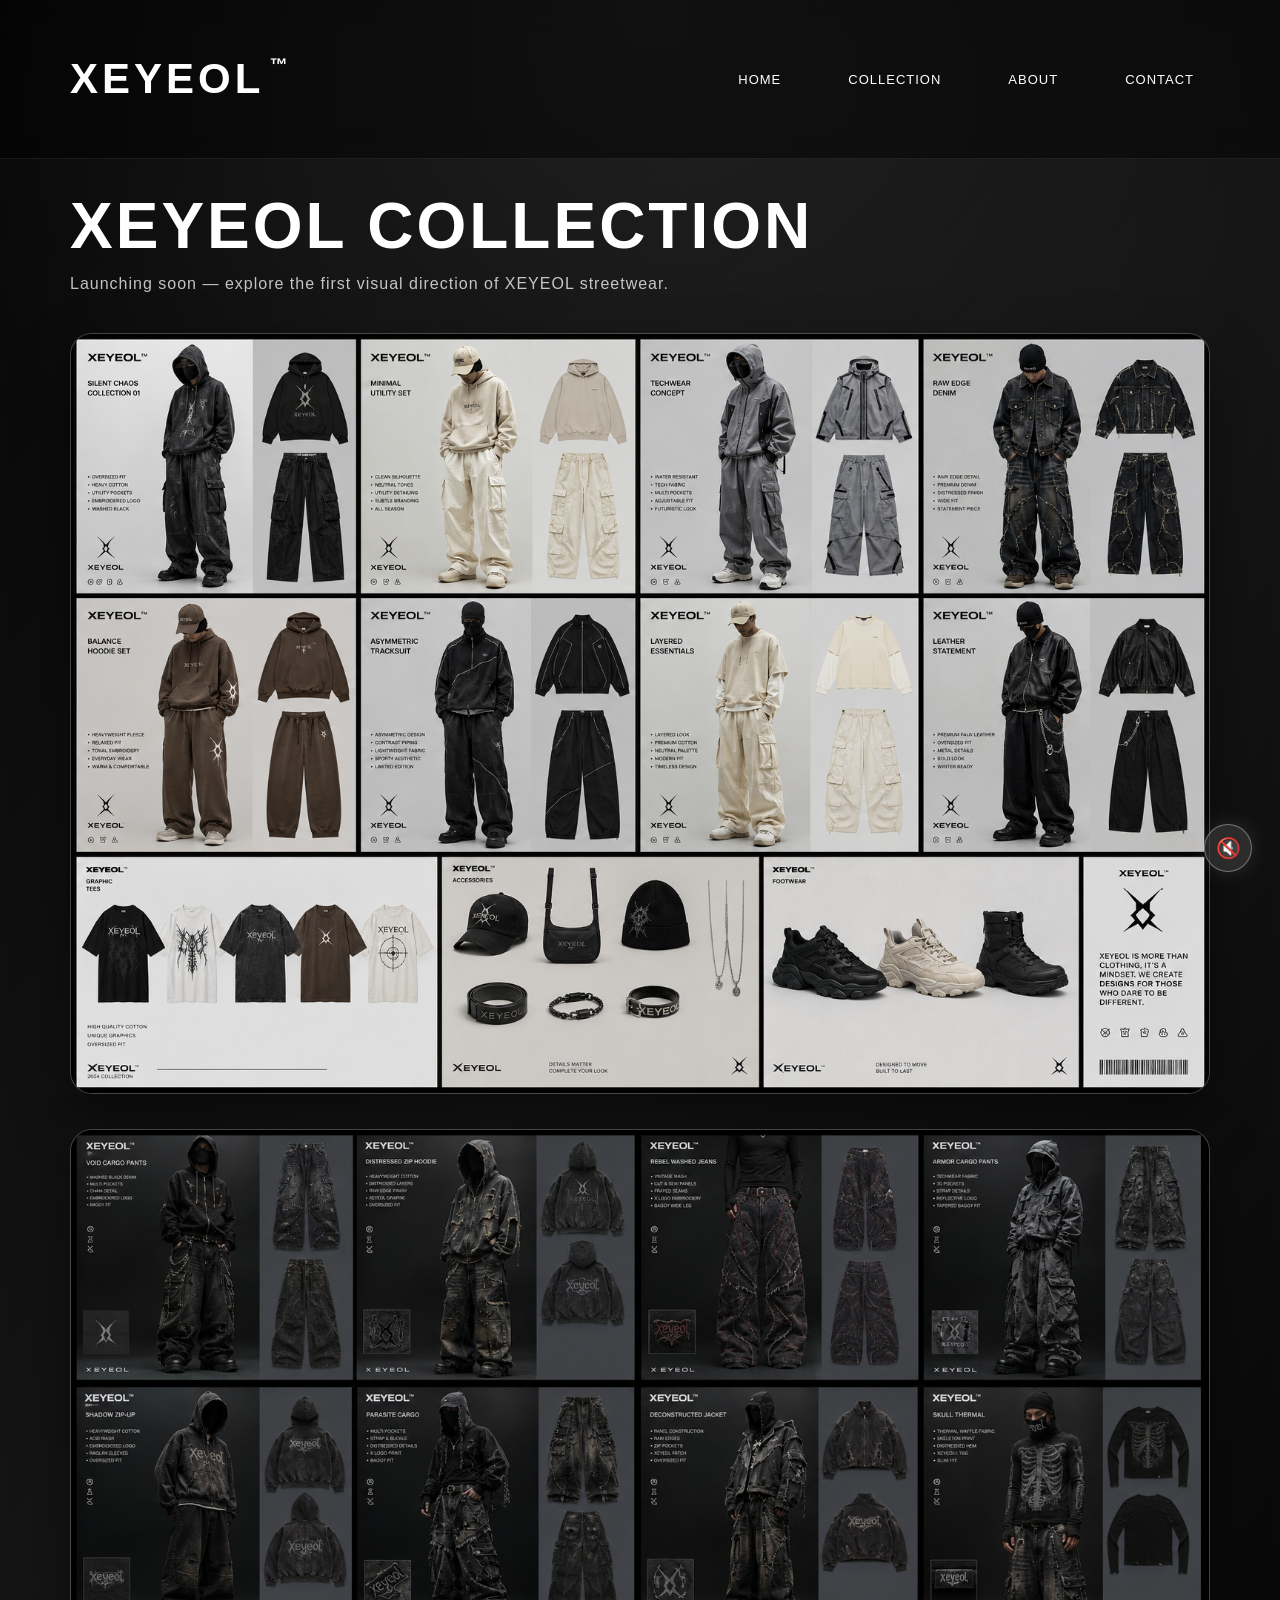
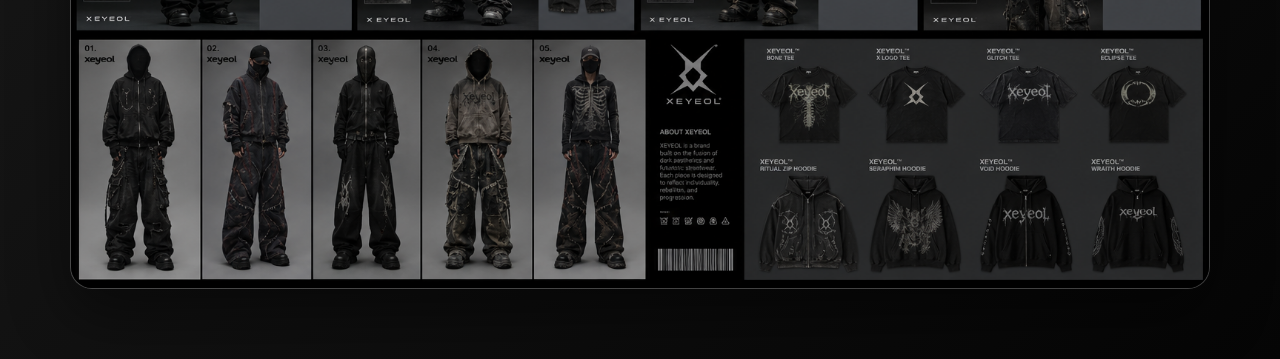
==== collection.html @ cb20e1d9 "new link added" ====
<!DOCTYPE html>
<html lang="en">
<head>
    <meta charset="UTF-8">

    <meta name="viewport" content="width=device-width, initial-scale=1.0">

    <title>XEYEOL Collection</title>

    <link rel="stylesheet" href="clothingStyle.css">
</head>

<body>

    <!-- COLLECTION PAGE -->
    <section class="collection-page">

        <header class="navbar collection-navbar">

            <a href="index.html" class="logo">
                XEYEOL<span>™</span>
            </a>

            <nav class="nav-links">
                <a href="index.html">HOME</a>
                <a href="collection.html">COLLECTION</a>
                <a href="#" id="aboutButton">ABOUT</a>
                <a href="#">CONTACT</a>
            </nav>

        </header>

        <div class="collection-content">

            <div class="collection-title-box">
                <h1>XEYEOL COLLECTION</h1>
                <p>Launching soon — explore the first visual direction of XEYEOL streetwear.</p>
            </div>

            <div class="product-gallery">

                <div class="product-card">
                    <img src="collection1.png" alt="XEYEOL product collection one">
                </div>

                <div class="product-card">
                    <img src="collection2.png" alt="XEYEOL product collection two">
                </div>

            </div>

        </div>

    </section>


    <!-- ABOUT POP OUT BOX -->
    <div class="about-overlay" id="aboutOverlay">

        <div class="about-box">

            <button class="close-button" id="closeAbout">×</button>

            <h2>ABOUT XEYEOL</h2>

            <p>
                XEYEOL is more than a streetwear clothing brand — it is a statement of identity,
                confidence, and modern culture. Built for those who move with ambition and express
                themselves without limits, XEYEOL blends clean design, bold energy, and urban style
                into every piece.
            </p>

            <p>
                Our brand represents the people who are not afraid to stand out, chase their vision,
                and create their own path. Each design is made to feel effortless yet powerful,
                giving you a look that speaks before you do. XEYEOL is for the dreamers, the creators,
                and the ones who turn everyday style into a reflection of who they are.
            </p>

        </div>

    </div>


    <!-- BACKGROUND MUSIC -->
    <audio id="backgroundMusic" loop>
        <source src="music.mp3" type="audio/mpeg">
    </audio>

    <!-- MUTE / UNMUTE BUTTON -->
    <button id="musicButton" class="music-button">🔇</button>


    <script src="clothingScript.js"></script>

</body>
</html>
---- clothingStyle.css ----
* {
    margin: 0;
    padding: 0;
    box-sizing: border-box;
}

body {
    font-family: Arial, Helvetica, sans-serif;
    background-color: #000;
    color: white;
}

.page-section {
    display: none;
}

.active-page {
    display: block;
}

/* HOME PAGE */
.hero {
    width: 100%;
    min-height: 100vh;

    background-image:
        linear-gradient(
            rgba(0, 0, 0, 0.35),
            rgba(0, 0, 0, 0.55)
        ),
        url("background.png");

    background-size: cover;
    background-position: center;
    background-repeat: no-repeat;

    position: relative;
    overflow: hidden;
}

/* NAVIGATION BAR */
.navbar {
    width: 100%;
    padding: 55px 70px;

    display: flex;
    justify-content: space-between;
    align-items: center;

    position: relative;
    z-index: 5;
}

/* BRAND LOGO */
.logo {
    color: white;
    text-decoration: none;

    font-size: 42px;
    font-weight: 900;
    letter-spacing: 4px;

    transition: all 0.3s ease;
}

.logo span {
    font-size: 18px;
    vertical-align: top;
    margin-left: 5px;
}

.logo:hover {
    transform: scale(1.04);
    text-shadow: 0 0 20px rgba(255, 255, 255, 0.55);
}

/* TOP BUTTONS */
.nav-links {
    display: flex;
    gap: 35px;
    align-items: center;
}

.nav-links a {
    color: white;
    text-decoration: none;

    font-size: 13px;
    letter-spacing: 1px;

    padding: 10px 16px;
    border-radius: 25px;

    transition: all 0.3s ease;
}

.nav-links a:hover {
    background-color: white;
    color: black;

    transform: translateY(-3px);

    box-shadow: 0 0 18px rgba(255, 255, 255, 0.45);
}

/* HOME CONTENT */
.content {
    min-height: 60vh;

    display: flex;
    align-items: center;

    padding-left: 70px;

    position: relative;
    z-index: 2;
}

.left-content {
    margin-top: 60px;
}

.left-content h1 {
    font-size: 88px;
    line-height: 0.9;

    font-weight: 900;
    letter-spacing: 3px;

    font-family: Impact, Haettenschweiler, "Arial Narrow Bold", sans-serif;
}

.subtitle {
    margin-top: 20px;

    font-size: 27px;
    letter-spacing: 1px;

    color: #f1f1f1;
}

/* EMAIL SECTION */
.notify-box {
    margin-top: 105px;
    width: 350px;
}

.notify-box p {
    font-size: 13px;
    letter-spacing: 1px;

    margin-bottom: 20px;
}

form {
    display: flex;
    align-items: center;

    border-bottom: 1px solid rgba(255, 255, 255, 0.8);
}

input {
    flex: 1;

    background: transparent;
    border: none;
    outline: none;

    color: white;

    padding: 10px 0;

    font-size: 14px;
    letter-spacing: 1px;
}

input::placeholder {
    color: rgba(255, 255, 255, 0.7);
}

/* EMAIL ARROW BUTTON */
.arrow-button {
    background: transparent;
    border: none;

    color: white;

    font-size: 28px;

    cursor: pointer;

    padding: 6px 12px;
    border-radius: 50%;

    transition: all 0.3s ease;
}

.arrow-button:hover {
    background-color: white;
    color: black;

    transform: translateX(6px) scale(1.1);

    box-shadow: 0 0 18px rgba(255, 255, 255, 0.45);
}

#message {
    display: block;

    margin-top: 12px;

    font-size: 13px;

    color: white;
}

/* FOOTER */
.footer {
    width: 100%;

    position: absolute;
    bottom: 0;
    left: 0;

    padding: 0 70px 35px;

    display: flex;
    justify-content: flex-start;
    align-items: center;

    z-index: 2;
}

.footer p {
    font-size: 12px;
    letter-spacing: 0.5px;
}

/* COLLECTION PAGE */
.collection-page {
    width: 100%;
    min-height: 100vh;

    background:
        radial-gradient(circle at top, rgba(255, 255, 255, 0.08), transparent 35%),
        linear-gradient(135deg, #070707, #151515, #050505);

    color: white;
}

.collection-navbar {
    position: sticky;
    top: 0;

    background: rgba(0, 0, 0, 0.45);

    backdrop-filter: blur(14px);
    -webkit-backdrop-filter: blur(14px);

    border-bottom: 1px solid rgba(255, 255, 255, 0.08);
}

.collection-content {
    padding: 30px 70px 70px;
}

.collection-title-box {
    margin-bottom: 40px;
}

.collection-title-box h1 {
    font-size: 64px;
    letter-spacing: 3px;

    font-family: Impact, Haettenschweiler, "Arial Narrow Bold", sans-serif;
}

.collection-title-box p {
    margin-top: 12px;

    color: rgba(255, 255, 255, 0.75);

    font-size: 16px;
    letter-spacing: 1px;
}

.product-gallery {
    display: flex;
    flex-direction: column;
    gap: 35px;
}

.product-card {
    width: 100%;

    overflow: hidden;

    border-radius: 22px;

    background: rgba(255, 255, 255, 0.08);

    border: 1px solid rgba(255, 255, 255, 0.16);

    box-shadow: 0 25px 60px rgba(0, 0, 0, 0.45);

    transition: all 0.4s ease;
}

.product-card:hover {
    transform: translateY(-8px);

    box-shadow: 0 35px 80px rgba(255, 255, 255, 0.12);
}

.product-card img {
    width: 100%;
    display: block;

    transition: all 0.5s ease;
}

.product-card:hover img {
    transform: scale(1.02);
}

/* ABOUT POP OUT */
.about-overlay {
    width: 100%;
    height: 100vh;

    position: fixed;
    top: 0;
    left: 0;

    background: rgba(0, 0, 0, 0.45);

    display: flex;
    justify-content: center;
    align-items: center;

    opacity: 0;
    visibility: hidden;

    transition: all 0.4s ease;

    z-index: 20;
}

.about-overlay.active {
    opacity: 1;
    visibility: visible;
}

.about-box {
    width: 650px;
    max-width: 90%;

    padding: 45px;

    background: rgba(255, 255, 255, 0.12);

    border: 1px solid rgba(255, 255, 255, 0.35);
    border-radius: 25px;

    backdrop-filter: blur(14px);
    -webkit-backdrop-filter: blur(14px);

    box-shadow: 0 0 40px rgba(255, 255, 255, 0.15);

    transform: scale(0.75) translateY(40px);
    opacity: 0;

    transition: all 0.4s ease;

    position: relative;
}

.about-overlay.active .about-box {
    transform: scale(1) translateY(0);
    opacity: 1;
}

.about-box h2 {
    font-size: 32px;
    letter-spacing: 2px;

    margin-bottom: 25px;

    font-family: Impact, Haettenschweiler, "Arial Narrow Bold", sans-serif;
}

.about-box p {
    font-size: 15px;
    line-height: 1.8;

    color: rgba(255, 255, 255, 0.9);

    margin-bottom: 18px;
}

.close-button {
    position: absolute;
    top: 20px;
    right: 25px;

    background: transparent;
    border: none;

    color: white;

    font-size: 32px;
    cursor: pointer;

    transition: all 0.3s ease;
}

.close-button:hover {
    color: black;
    background-color: white;

    width: 40px;
    height: 40px;

    border-radius: 50%;

    transform: rotate(90deg);
}

/* MUSIC BUTTON */
.music-button {
    position: fixed;
    bottom: 28px;
    right: 28px;

    width: 48px;
    height: 48px;

    border: 1px solid rgba(255, 255, 255, 0.35);
    border-radius: 50%;

    background: rgba(255, 255, 255, 0.12);
    color: white;

    font-size: 20px;
    cursor: pointer;

    backdrop-filter: blur(12px);
    -webkit-backdrop-filter: blur(12px);

    box-shadow: 0 0 22px rgba(255, 255, 255, 0.12);

    z-index: 100;

    transition: all 0.3s ease;
}

.music-button:hover {
    background: white;
    color: black;

    transform: scale(1.1);

    box-shadow: 0 0 25px rgba(255, 255, 255, 0.45);
}

/* TABLET SCREEN */
@media screen and (max-width: 1024px) {

    .navbar {
        padding: 35px 40px;
    }

    .logo {
        font-size: 34px;
    }

    .nav-links {
        gap: 20px;
    }

    .nav-links a {
        padding: 9px 13px;
    }

    .content {
        padding-left: 40px;
    }

    .left-content h1 {
        font-size: 65px;
    }

    .subtitle {
        font-size: 22px;
    }

    .footer {
        padding: 0 40px 30px;
    }

    .collection-content {
        padding: 30px 40px 60px;
    }

    .collection-title-box h1 {
        font-size: 48px;
    }
}

/* MOBILE SCREEN */
@media screen and (max-width: 768px) {

    .hero {
        background-position: center;
    }

    .navbar {
        padding: 30px 25px;

        flex-direction: column;
        align-items: flex-start;

        gap: 25px;
    }

    .logo {
        font-size: 30px;
    }

    .nav-links {
        gap: 15px;
        flex-wrap: wrap;
    }

    .nav-links a {
        font-size: 12px;
        padding: 8px 12px;
    }

    .content {
        padding: 40px 25px;
        align-items: flex-start;
    }

    .left-content {
        margin-top: 60px;
    }

    .left-content h1 {
        font-size: 48px;
    }

    .subtitle {
        font-size: 18px;
    }

    .notify-box {
        margin-top: 70px;

        width: 100%;
        max-width: 330px;
    }

    .footer {
        position: absolute;

        padding: 0 25px 25px;
    }

    .footer p {
        font-size: 11px;
    }

    .collection-content {
        padding: 25px 20px 50px;
    }

    .collection-title-box h1 {
        font-size: 38px;
    }

    .collection-title-box p {
        font-size: 14px;
    }

    .product-card {
        border-radius: 14px;
    }

    .about-box {
        padding: 35px 25px;
    }

    .about-box h2 {
        font-size: 26px;
    }

    .about-box p {
        font-size: 14px;
        line-height: 1.7;
    }

    .music-button {
        bottom: 20px;
        right: 20px;

        width: 44px;
        height: 44px;

        font-size: 18px;
    }
}
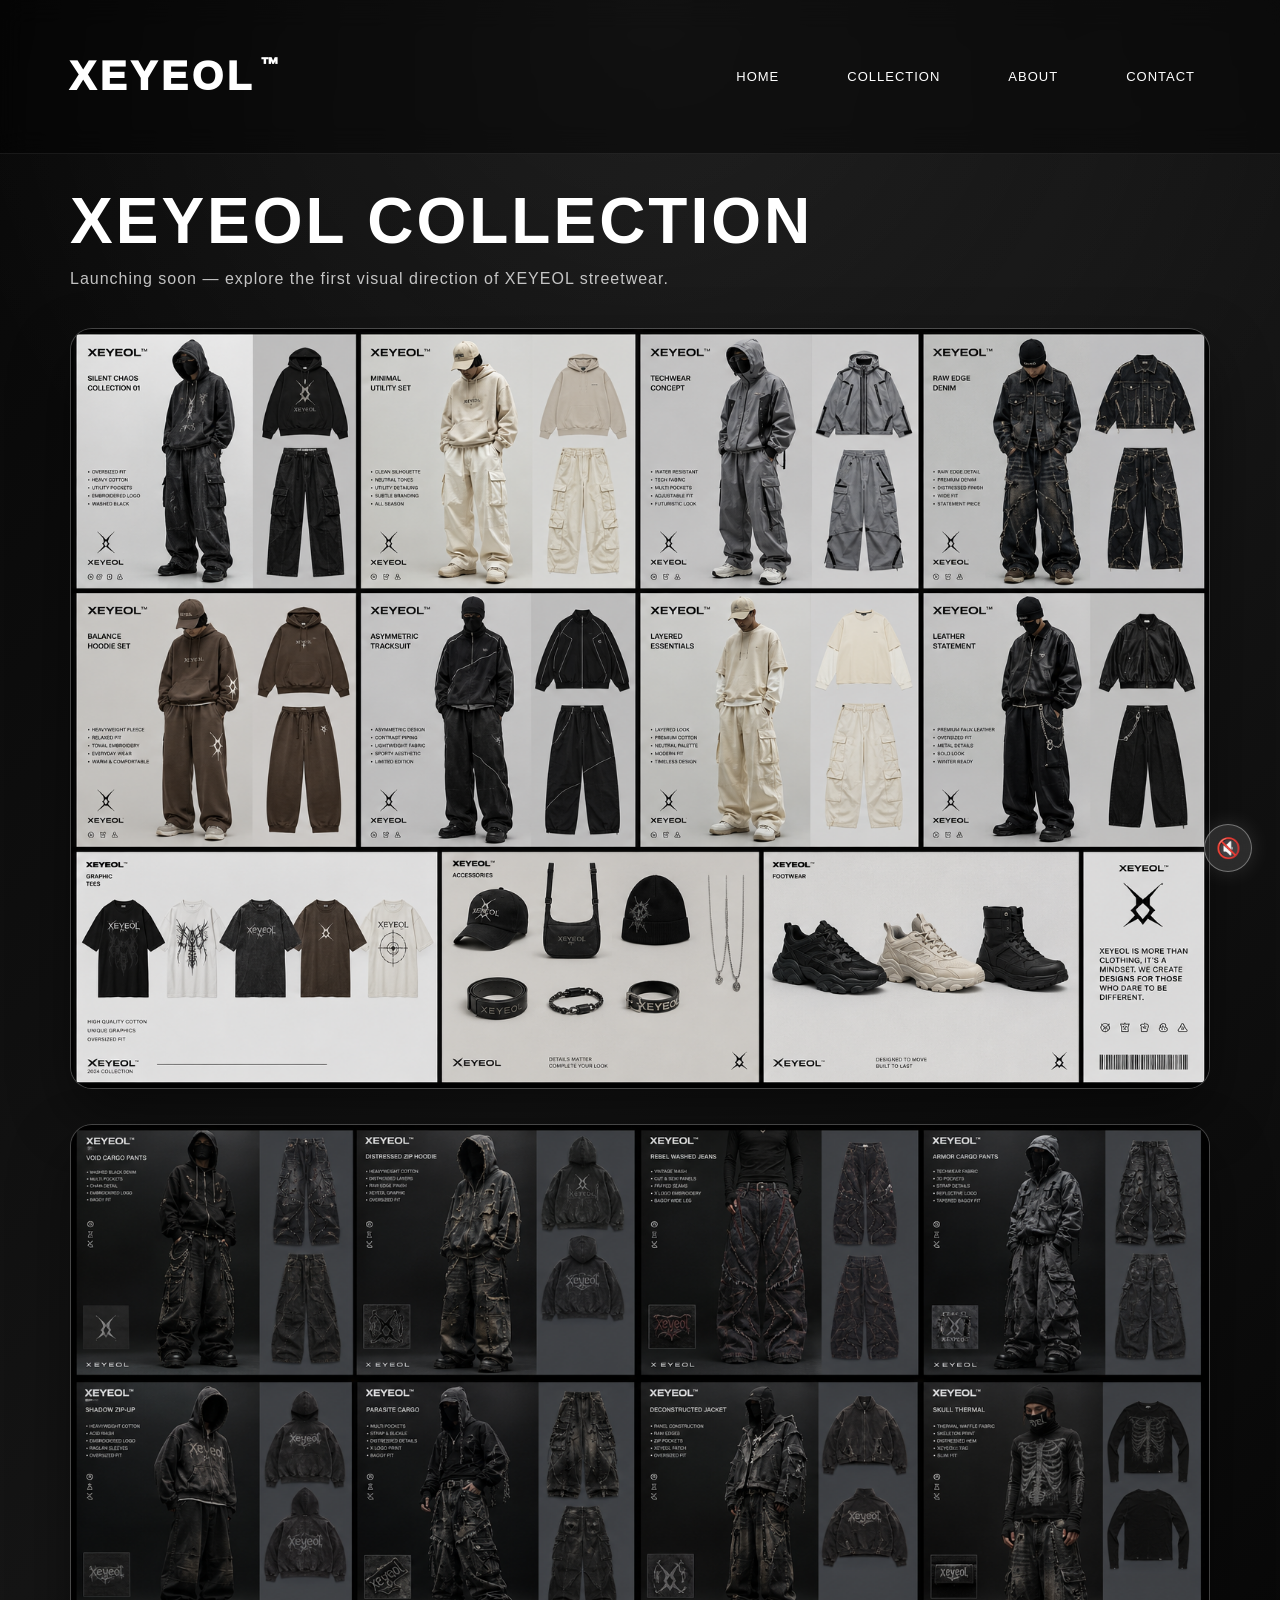
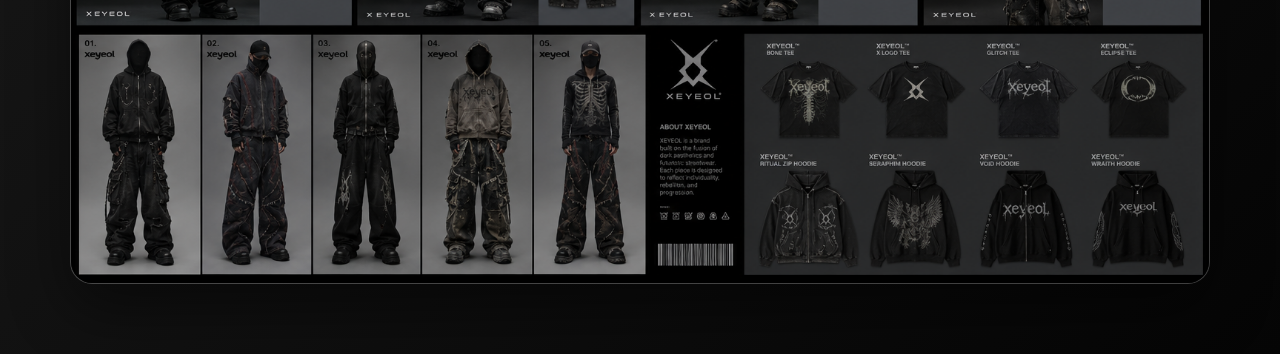
==== commit 1aac6677: "updated" ====
--- a/collection.html
+++ b/collection.html
@@ -1,13 +1,13 @@
 <!DOCTYPE html>
 <html lang="en">
 <head>
-    <meta charset="UTF-8">
+    <meta charset="UTF-8"><!--allows the elements to display correctly-->
 
-    <meta name="viewport" content="width=device-width, initial-scale=1.0">
+    <meta name="viewport" content="width=device-width, initial-scale=1.0"><!--makes the page responsive in any device-->
 
     <title>XEYEOL Collection</title>
 
-    <link rel="stylesheet" href="clothingStyle.css">
+    <link rel="stylesheet" href="clothingStyle.css"><!--helps link the external CSS file-->
 </head>
 
 <body>
@@ -25,7 +25,7 @@
                 <a href="index.html">HOME</a>
                 <a href="collection.html">COLLECTION</a>
                 <a href="#" id="aboutButton">ABOUT</a>
-                <a href="#">CONTACT</a>
+                <a href="#" id="contactButton">CONTACT</a>
             </nav>
 
         </header>
@@ -39,12 +39,12 @@
 
             <div class="product-gallery">
 
-                <div class="product-card">
-                    <img src="collection1.png" alt="XEYEOL product collection one">
+                <div class="product-card"><!--card to store the first collection image-->
+                    <img src="collection1.png" alt="XEYEOL product collection one"><!--shows first collection image-->
                 </div>
 
-                <div class="product-card">
-                    <img src="collection2.png" alt="XEYEOL product collection two">
+                <div class="product-card"><!--card to store the second collection image-->
+                    <img src="collection2.png" alt="XEYEOL product collection two"><!--shows the second collection image-->
                 </div>
 
             </div>
@@ -82,13 +82,37 @@
     </div>
 
 
+    <!-- CONTACT POP OUT BOX -->
+    <div class="contact-overlay" id="contactOverlay">
+
+        <div class="contact-box">
+
+            <button class="close-button" id="closeContact">×</button>
+
+            <h2>CONTACT XEYEOL</h2>
+
+            <p>
+                For brand enquiries, collaborations, collection updates, or launch information,
+                please contact XEYEOL through the email below.
+            </p>
+
+            <a href="mailto:xeyeol2026@gmail.com" class="contact-email">
+                xeyeol2026@gmail.com
+            </a>
+
+        </div>
+
+    </div>
+
+
     <!-- BACKGROUND MUSIC -->
     <audio id="backgroundMusic" loop>
         <source src="music.mp3" type="audio/mpeg">
+        Your browser does not support the audio element.
     </audio>
 
-    <!-- MUTE / UNMUTE BUTTON -->
-    <button id="musicButton" class="music-button">🔇</button>
+    <!-- MUSIC BUTTON -->
+    <button id="musicButton" class="music-button" type="button">🔇</button>
 
 
     <script src="clothingScript.js"></script>
--- a/clothingStyle.css
+++ b/clothingStyle.css
@@ -1,396 +1,394 @@
+/* every elements in the page selected */
 * {
-    margin: 0;
-    padding: 0;
-    box-sizing: border-box;
-}
-
-body {
-    font-family: Arial, Helvetica, sans-serif;
-    background-color: #000;
-    color: white;
-}
-
-.page-section {
-    display: none;
-}
-
-.active-page {
-    display: block;
-}
-
-/* HOME PAGE */
+    margin: 0;/* default outer spacing is removed */
+    padding: 0;/* defauly inner spacing is removed */
+    box-sizing: border-box;/* padding and border included inside element sizev */
+}
+
+body {/* helps style the whole page body */
+    font-family: Arial, Helvetica, sans-serif;/* main font */
+    background-color: #000;/* background set to black */
+    color: white;/* default text colour as white  */
+}
+
+/* Home page */
 .hero {
-    width: 100%;
-    min-height: 100vh;
-
-    background-image:
-        linear-gradient(
-            rgba(0, 0, 0, 0.35),
-            rgba(0, 0, 0, 0.55)
+    width: 100%;/* full width of the section */
+    min-height: 100vh;/* full screen height */
+
+    background-image:/* background layer added */
+        linear-gradient(/* dark overlay */
+            rgba(0, 0, 0, 0.35),/* top overlay colour */
+            rgba(0, 0, 0, 0.55)/* bottom overlay colour */
         ),
-        url("background.png");
-
-    background-size: cover;
-    background-position: center;
-    background-repeat: no-repeat;
-
-    position: relative;
-    overflow: hidden;
-}
-
-/* NAVIGATION BAR */
+        url("background.png");/* adds the background image */
+
+    background-size: cover;/* screen covered by the image */
+    background-position: center;/* background image centered */
+    background-repeat: no-repeat;/* image repeating stopped */
+
+    position: relative;/* absolute elements allowed inside */
+    overflow: hidden;/* hides anything outside section */
+}
+
+/* Navigation bar */
 .navbar {
-    width: 100%;
-    padding: 55px 70px;
-
-    display: flex;
-    justify-content: space-between;
-    align-items: center;
-
-    position: relative;
-    z-index: 5;
-}
-
-/* BRAND LOGO */
+    width: 100%;/* navigation bar full width */
+    padding: 54px 69px;/* adds spacing inside the navigation bar */
+
+    display: flex;/* flexbox layout used */
+    justify-content: space-between;/* puts the logo to the left and the menu to the right side */
+    align-items: center;/* items are centered vertically */
+
+    position: relative;/* keeps navigation bar layered properly */
+    z-index: 5;/* navigation bar placed above the background */
+}
+
+/* Brand logo */
 .logo {
     color: white;
-    text-decoration: none;
-
-    font-size: 42px;
-    font-weight: 900;
+    text-decoration: none;/* removed the underline */
+
+    font-size: 40px;
+    font-weight: 950;/*makes the logo bold */
     letter-spacing: 4px;
 
-    transition: all 0.3s ease;
-}
-
-.logo span {
-    font-size: 18px;
-    vertical-align: top;
-    margin-left: 5px;
-}
-
-.logo:hover {
-    transform: scale(1.04);
-    text-shadow: 0 0 20px rgba(255, 255, 255, 0.55);
+    transition: all 0.4s ease;/* smooth over animation */
+}
+
+.logo span {/* trade mark symbol */
+    font-size: 19px;
+    vertical-align: top;/* moves it to the top */
+    margin-left: 5px;/* adds space beside logo */
+}
+
+.logo:hover {/* adds the hover effect to the logo */
+    transform: scale(1.04);/* makes the logo big by a little */
+    text-shadow: 0 0 25px rgba(236, 173, 173, 0.55);/* adds the glowy effect */
 }
 
 /* TOP BUTTONS */
 .nav-links {
-    display: flex;
-    gap: 35px;
-    align-items: center;
+    display: flex;/* places the links in a row */
+    gap: 36px;/* adds space between links */
+    align-items: center;/* vertically centers links */
 }
 
 .nav-links a {
     color: white;
-    text-decoration: none;
+    text-decoration: none;/* removes underline */
 
     font-size: 13px;
     letter-spacing: 1px;
 
-    padding: 10px 16px;
-    border-radius: 25px;
-
-    transition: all 0.3s ease;
-}
-
-.nav-links a:hover {
+    padding: 10px 16px;/* adds clickable space */
+    border-radius: 25px;/* makes the button shape round */
+
+    transition: all 0.3s ease;/* hover effect smooth */
+}
+
+.nav-links a:hover {/* menu link hover  */
     background-color: white;
     color: black;
 
-    transform: translateY(-3px);
-
-    box-shadow: 0 0 18px rgba(255, 255, 255, 0.45);
-}
-
-/* HOME CONTENT */
-.content {
-    min-height: 60vh;
-
-    display: flex;
-    align-items: center;
-
-    padding-left: 70px;
-
-    position: relative;
-    z-index: 2;
-}
-
-.left-content {
-    margin-top: 60px;
-}
-
-.left-content h1 {
-    font-size: 88px;
+    transform: translateY(-3px);/* moves link slightly upward */
+
+    box-shadow: 0 0 18px rgba(255, 255, 255, 0.45);/* glow shadow effect added */
+}
+
+/* Home content */
+.content {/* for styling homepage content area */
+    min-height: 60vh;/* gives content height */
+
+    display: flex;/* flexbox used */
+    align-items: center;/* centers the content vertically */
+
+    padding-left: 70px;/* moves content from left edge */
+
+    position: relative;/* keeps content above the background */
+    z-index: 2;/* places content above the background */
+}
+
+.left-content {/* styles left side texts  */
+    margin-top: 60px;/* adds top spacing  */
+}
+
+.left-content h1 {/* styles the main heading */
+    font-size: 87px;/* makes heading large */
     line-height: 0.9;
 
-    font-weight: 900;
-    letter-spacing: 3px;
+    font-weight: 900;/* makes the heading bold */
+    letter-spacing: 3px;/* addes spacing between letters */
 
     font-family: Impact, Haettenschweiler, "Arial Narrow Bold", sans-serif;
 }
 
-.subtitle {
-    margin-top: 20px;
+.subtitle {/* styles the subtitle texts */
+    margin-top: 20px;/* adds space above the subtitle */
 
     font-size: 27px;
     letter-spacing: 1px;
 
-    color: #f1f1f1;
+    color: #f1f1f1;/* sets the colour as light grey  */
 }
 
 /* EMAIL SECTION */
-.notify-box {
-    margin-top: 105px;
+.notify-box {/* styles email notification box */
+    margin-top: 105px;/*  */
     width: 350px;
 }
 
-.notify-box p {
+.notify-box p {/* styles the notification text */
     font-size: 13px;
     letter-spacing: 1px;
 
-    margin-bottom: 20px;
-}
-
-form {
-    display: flex;
-    align-items: center;
-
-    border-bottom: 1px solid rgba(255, 255, 255, 0.8);
-}
-
-input {
-    flex: 1;
-
-    background: transparent;
-    border: none;
-    outline: none;
-
-    color: white;
-
-    padding: 10px 0;
-
-    font-size: 14px;
-    letter-spacing: 1px;
-}
-
-input::placeholder {
-    color: rgba(255, 255, 255, 0.7);
-}
-
-/* EMAIL ARROW BUTTON */
+    margin-bottom: 20px;/* adds space below the text */
+}
+
+form {/* styles the email form */
+    display: flex;/* input and button are placed in a row */
+    align-items: center;/* vertically centered */
+
+    border-bottom: 1px solid rgba(255, 255, 255, 0.8);/* adds the bottom line */
+}
+
+input {/* styles input field */
+    flex: 1;/* makes input take available space */
+
+    background: transparent;/* removes the input background */
+    border: none;/* removes the border */
+    outline: none;/* removes focus outlines */
+
+    color: white;/* the typed text becomes white */
+
+    padding: 10px 0;/* vertical spacing added */
+
+    font-size: 14px;/* sets input text size */
+    letter-spacing: 1px;/* adds letter spacing */
+}
+
+input::placeholder {/* styles email arrow button */
+    color: rgba(255, 255, 255, 0.7);/* makes placeholder light white  */
+}
+
+/* email arrow button */
 .arrow-button {
-    background: transparent;
-    border: none;
-
-    color: white;
-
-    font-size: 28px;
-
-    cursor: pointer;
-
-    padding: 6px 12px;
-    border-radius: 50%;
-
-    transition: all 0.3s ease;
-}
-
-.arrow-button:hover {
+    background: transparent;/* removes background */
+    border: none;/* removes the border */
+
+    color: white;/* makes arrow white */
+
+    font-size: 28px;/* sets arrow size */
+
+    cursor: pointer;/* shows pointer cursor */
+
+    padding: 6px 12px;/* button spacing added */
+    border-radius: 50%;/* makes button round */
+
+    transition: all 0.3s ease;/* smooth hover effect added */
+}
+
+.arrow-button:hover {/* styles arrow hover */
     background-color: white;
-    color: black;
-
-    transform: translateX(6px) scale(1.1);
-
-    box-shadow: 0 0 18px rgba(255, 255, 255, 0.45);
-}
-
-#message {
-    display: block;
-
-    margin-top: 12px;
-
-    font-size: 13px;
-
-    color: white;
-}
-
-/* FOOTER */
+    color: black;/* makes the arrow black */
+
+    transform: translateX(6px) scale(1.1);/* moves and enlarges the arrow */
+
+    box-shadow: 0 0 18px rgba(255, 255, 255, 0.45);/* adds the glow effect */
+}
+
+#message {/* styles form message */
+    display: block;/* message appear on new line */
+
+    margin-top: 12px;/* adds space above message */
+
+    font-size: 13px;/* message size set */
+
+    color: white;/* message set to white colour */
+}
+
+/* Footer */
 .footer {
-    width: 100%;
-
-    position: absolute;
-    bottom: 0;
-    left: 0;
-
-    padding: 0 70px 35px;
-
-    display: flex;
-    justify-content: flex-start;
-    align-items: center;
-
-    z-index: 2;
-}
-
-.footer p {
+    width: 100%;/* makes full width of a footer */
+
+    position: absolute;/* places footer inside */
+    bottom: 0;/* moves footer to bottom */
+    left: 0;/* aligns footer to left */
+
+    padding: 0 70px 35px;/* adds footer spacing  */
+
+    display: flex;/* uses flexbox */
+    justify-content: flex-start;/* aligns text to the left side */
+    align-items: center;/* centers footer vertically */
+
+    z-index: 2;/* keeps the footer above background */
+}
+
+.footer p {/* styles footer text */
     font-size: 12px;
     letter-spacing: 0.5px;
 }
 
-/* COLLECTION PAGE */
+/* Collection page */
 .collection-page {
     width: 100%;
     min-height: 100vh;
 
     background:
         radial-gradient(circle at top, rgba(255, 255, 255, 0.08), transparent 35%),
-        linear-gradient(135deg, #070707, #151515, #050505);
-
-    color: white;
-}
-
-.collection-navbar {
-    position: sticky;
-    top: 0;
-
-    background: rgba(0, 0, 0, 0.45);
-
-    backdrop-filter: blur(14px);
-    -webkit-backdrop-filter: blur(14px);
-
-    border-bottom: 1px solid rgba(255, 255, 255, 0.08);
-}
-
-.collection-content {
+        linear-gradient(135deg, #070707, #151515, #050505);/* adds the dark gradient */
+
+    color: white;/* sets text colour */
+}
+
+.collection-navbar {/* styles collection page navigation bar */
+    position: sticky;/* keeps navigation at top while scrolling */
+    top: 0;/* sticks the navigation bar to the top */
+
+    background: rgba(0, 0, 0, 0.45);/* adds the transparent black background */
+
+    backdrop-filter: blur(14px);/* add blur effect */
+    -webkit-backdrop-filter: blur(14px);/* safari blur support */
+
+    border-bottom: 1px solid rgba(255, 255, 255, 0.08);/* adds subtle bottom border */
+}
+
+.collection-content {/* styles scollection content area */
     padding: 30px 70px 70px;
 }
 
-.collection-title-box {
+.collection-title-box {/* styles the title box */
     margin-bottom: 40px;
 }
 
-.collection-title-box h1 {
+.collection-title-box h1 {/* styles the collection heading */
     font-size: 64px;
     letter-spacing: 3px;
 
     font-family: Impact, Haettenschweiler, "Arial Narrow Bold", sans-serif;
 }
 
-.collection-title-box p {
-    margin-top: 12px;
-
-    color: rgba(255, 255, 255, 0.75);
+.collection-title-box p {/* styles collection description */
+    margin-top: 12px;/* adds space above the paragraph */
+
+    color: rgba(255, 255, 255, 0.75);/* makes text softer */
 
     font-size: 16px;
     letter-spacing: 1px;
 }
 
-.product-gallery {
+.product-gallery {/* styles the product gallery */
     display: flex;
-    flex-direction: column;
-    gap: 35px;
-}
-
-.product-card {
+    flex-direction: column;/* stacks the products vertically */
+    gap: 35px;/* adds gap between products */
+}
+
+.product-card {/* styles each of the product card */
     width: 100%;
 
-    overflow: hidden;
-
-    border-radius: 22px;
-
-    background: rgba(255, 255, 255, 0.08);
-
-    border: 1px solid rgba(255, 255, 255, 0.16);
-
-    box-shadow: 0 25px 60px rgba(0, 0, 0, 0.45);
-
-    transition: all 0.4s ease;
-}
-
-.product-card:hover {
-    transform: translateY(-8px);
-
-    box-shadow: 0 35px 80px rgba(255, 255, 255, 0.12);
-}
-
-.product-card img {
+    overflow: hidden;/* hides the image overflow */
+
+    border-radius: 22px;/* makes the card corners round */
+
+    background: rgba(255, 255, 255, 0.08);/* makes the background transparent */
+
+    border: 1px solid rgba(255, 255, 255, 0.16);/* adds subtle border */
+
+    box-shadow: 0 25px 60px rgba(0, 0, 0, 0.45);/* adds the shadow */
+
+    transition: all 0.4s ease;/* smooth hover effect */
+}
+
+.product-card:hover {/* styles the product card hover */
+    transform: translateY(-8px);/* moves the card upward */
+
+    box-shadow: 0 35px 80px rgba(255, 255, 255, 0.12);/* brighter shadow added */
+}
+
+.product-card img {/* styles the product image */
     width: 100%;
     display: block;
 
-    transition: all 0.5s ease;
-}
-
-.product-card:hover img {
-    transform: scale(1.02);
-}
-
-/* ABOUT POP OUT */
-.about-overlay {
+    transition: all 0.5s ease;/* smooth image hover */
+}
+
+.product-card:hover img {/* styles image hover added */
+    transform: scale(1.02);/* adds slight image zoom */
+}
+
+/* about and contact popout */
+.about-overlay,
+.contact-overlay {/* styles both the popup overlays */
     width: 100%;
     height: 100vh;
 
-    position: fixed;
-    top: 0;
-    left: 0;
-
-    background: rgba(0, 0, 0, 0.45);
+    position: fixed;/* keeps overlay fixed on the screen  */
+    top: 0;/* starts from the top */
+    left: 0;/* starts from the left */
+
+    background: rgba(0, 0, 0, 0.45);/* adds dark transparent background */
 
     display: flex;
     justify-content: center;
     align-items: center;
 
-    opacity: 0;
-    visibility: hidden;
-
-    transition: all 0.4s ease;
-
-    z-index: 20;
-}
-
-.about-overlay.active {
-    opacity: 1;
-    visibility: visible;
-}
-
-.about-box {
-    width: 650px;
-    max-width: 90%;
-
-    padding: 45px;
-
-    background: rgba(255, 255, 255, 0.12);
-
-    border: 1px solid rgba(255, 255, 255, 0.35);
-    border-radius: 25px;
-
-    backdrop-filter: blur(14px);
-    -webkit-backdrop-filter: blur(14px);
-
-    box-shadow: 0 0 40px rgba(255, 255, 255, 0.15);
-
-    transform: scale(0.75) translateY(40px);
-    opacity: 0;
-
-    transition: all 0.4s ease;
-
-    position: relative;
-}
-
-.about-overlay.active .about-box {
-    transform: scale(1) translateY(0);
-    opacity: 1;
-}
-
-.about-box h2 {
-    font-size: 32px;
+    opacity: 0;/* hides overlay */
+    visibility: hidden;/* prevents the clicks when hidden */
+
+    transition: all 0.4s ease;/* smooth open and close */
+
+    z-index: 20;/* places overlay above the page */
+}
+
+.about-overlay.active,
+.contact-overlay.active {/* when active overlay shows up */
+    opacity: 1;/* overlay visible */
+    visibility: visible;/* overlay able to be seen and clicked */
+}
+
+.about-box,
+.contact-box {/* styles pop up boxes */
+    width: 650px;/* sets box width  */
+    max-width: 90%;/* keeps box responsive */
+    padding: 45px;/* adds the inside spacing */
+
+    background: rgba(255, 255, 255, 0.12);/* adds transparent glass background */
+
+    border: 1px solid rgba(255, 255, 255, 0.35);/* adds the light border */
+    border-radius: 25px;/* rounds popup corners */
+
+    backdrop-filter: blur(14px);/* adds the glass blur effect */
+    -webkit-backdrop-filter: blur(14px);/* adds the safary blue support */
+
+    box-shadow: 0 0 40px rgba(255, 255, 255, 0.15);/* adds the glow shadow effect */
+
+    transform: scale(0.75) translateY(40px);/* starts from smaller and lower */
+    opacity: 0;/* before animation hides the box */
+
+    transition: all 0.4s ease;/* makes the popup animation smooth */
+
+    position: relative;/* x button position allowed */
+}
+
+.about-overlay.active .about-box,
+.contact-overlay.active .contact-box {/* animates the active pop up */
+    transform: scale(1) translateY(0);/* returns to box to the normal size */
+    opacity: 1;/* makes the box visible  */
+}
+
+.about-box h2,
+.contact-box h2 {/* styles the pop up headings */
+    font-size: 32px;/* sets the heading size */
     letter-spacing: 2px;
 
-    margin-bottom: 25px;
+    margin-bottom: 25px;/* adds the space below the heading */
 
     font-family: Impact, Haettenschweiler, "Arial Narrow Bold", sans-serif;
 }
 
-.about-box p {
-    font-size: 15px;
+.about-box p,
+.contact-box p {/* styles the pop up paragraphs */
+    font-size: 16px;
     line-height: 1.8;
 
     color: rgba(255, 255, 255, 0.9);
@@ -398,215 +396,257 @@
     margin-bottom: 18px;
 }
 
+.contact-email {/* styles the contact email link */
+    display: inline-block;
+
+    color: white;
+    text-decoration: none;
+
+    font-size: 18px;
+    letter-spacing: 1px;
+
+    padding: 12px 18px;/* adds the clickable spacing */
+
+    border: 1px solid rgba(255, 255, 255, 0.45);
+    border-radius: 25px;/* rounds the email button */
+
+    transition: all 0.3s ease;/* smooth hover */
+}
+
+.contact-email:hover {/* styles the email hover */
+    background: white;
+    color: black;
+
+    transform: translateY(-3px);/* moves the email upward */
+}
+
+/* animate the x close button */
 .close-button {
-    position: absolute;
-    top: 20px;
-    right: 25px;
-
-    background: transparent;
-    border: none;
+    position: absolute;/* positions the inside popup box */
+    top: 19px;/* moves from the top */
+    right: 23px;/* moves from the right */
+
+    width: 41px;/* sets the button width */
+    height: 41px;/* sets the button height */
+
+    display: flex;
+    justify-content: center;/* centers x horizontally */
+    align-items: center;/* centers the x vertically */
+
+    background: rgba(255, 255, 255, 0.08);
+    border: 1px solid rgba(255, 255, 255, 0.25);
+    border-radius: 50%;
 
     color: white;
 
-    font-size: 32px;
-    cursor: pointer;
-
-    transition: all 0.3s ease;
-}
-
-.close-button:hover {
-    color: black;
-    background-color: white;
-
-    width: 40px;
-    height: 40px;
-
-    border-radius: 50%;
-
-    transform: rotate(90deg);
-}
-
-/* MUSIC BUTTON */
-.music-button {
-    position: fixed;
-    bottom: 28px;
-    right: 28px;
+    font-size: 30px;/* sets the x size */
+    line-height: 1;/* keeps the x centered */
+
+    cursor: pointer;/* shows the pointer cursor */
+
+    backdrop-filter: blur(10px);/* adds the blur effect */
+    -webkit-backdrop-filter: blur(10px);/* safari blur support */
+
+    transition: all 0.35s ease;/* smooth animation */
+}
+
+.close-button:hover {/* styles the x hover */
+    background: white;/* makes background white */
+    color: black;/* makes the x button black */
+
+    transform: rotate(90deg) scale(1.12);/* rotates and enlarges the button x */
+
+    box-shadow: 0 0 20px rgba(255, 255, 255, 0.55);
+}
+
+.close-button:active {/* styles the x button */
+    transform: rotate(90deg) scale(0.95);/* shrinks when clicked */
+}
+
+/* music button */
+.music-button {/* styles the music button */
+    position: fixed;/* keeps the button fixed on the screen */
+    bottom: 28px;/* places from the bottom */
+    right: 28px;/* places from the right */
 
     width: 48px;
     height: 48px;
 
     border: 1px solid rgba(255, 255, 255, 0.35);
-    border-radius: 50%;
+    border-radius: 50%;/* makes the button circular */
 
     background: rgba(255, 255, 255, 0.12);
     color: white;
 
-    font-size: 20px;
-    cursor: pointer;
-
-    backdrop-filter: blur(12px);
-    -webkit-backdrop-filter: blur(12px);
-
-    box-shadow: 0 0 22px rgba(255, 255, 255, 0.12);
-
-    z-index: 100;
-
-    transition: all 0.3s ease;
-}
-
-.music-button:hover {
-    background: white;
-    color: black;
-
-    transform: scale(1.1);
-
-    box-shadow: 0 0 25px rgba(255, 255, 255, 0.45);
+    font-size: 20px;/* sets the icon size */
+    cursor: pointer;/* shows the pointer cursor */
+
+    backdrop-filter: blur(12px);/* adds the blur effect  */
+    -webkit-backdrop-filter: blur(12px);/* safari blur support */
+
+    box-shadow: 0 0 22px rgba(255, 255, 255, 0.12);/* adds shadow */
+
+    z-index: 100;/* keeps button above all the content */
+
+    transition: all 0.3s ease;/* smooth hover effect */
+}
+
+.music-button:hover {/* styles the music hover */
+    background: white;/* makes background white  */
+    color: black;/* makes the icon black */
+
+    transform: scale(1.1);/* enlarges the button */
+
+    box-shadow: 0 0 25px rgba(255, 255, 255, 0.45);/* adds glow effect */
 }
 
 /* TABLET SCREEN */
-@media screen and (max-width: 1024px) {
-
-    .navbar {
+@media screen and (max-width: 1024px) {/* tablet screen styling */
+
+    .navbar {/* adjusts the navigation bar on the tablet */
         padding: 35px 40px;
     }
 
-    .logo {
+    .logo {/* adjusts the logo on the tablet */
         font-size: 34px;
     }
 
-    .nav-links {
+    .nav-links {/* adjusts the menu gap on the tablets */
         gap: 20px;
     }
 
-    .nav-links a {
+    .nav-links a {/* adjusts the meni links on the tablets */
         padding: 9px 13px;
     }
 
-    .content {
+    .content {/* adjusts the menu links */
         padding-left: 40px;
     }
 
-    .left-content h1 {
+    .left-content h1 {/* adjusts the headin gon the tablet */
         font-size: 65px;
     }
 
-    .subtitle {
+    .subtitle {/* adjusts the subtitles on the tablet */
         font-size: 22px;
     }
 
-    .footer {
+    .footer {/* adjusts the footer on the tablet */
         padding: 0 40px 30px;
     }
 
-    .collection-content {
+    .collection-content {/* adjusts the collection content on tablet */
         padding: 30px 40px 60px;
     }
 
-    .collection-title-box h1 {
+    .collection-title-box h1 {/* adjust the collection title on the tablet */
         font-size: 48px;
     }
 }
 
 /* MOBILE SCREEN */
-@media screen and (max-width: 768px) {
+@media screen and (max-width: 768px) {/* mobile screen styles */
 
     .hero {
         background-position: center;
     }
 
-    .navbar {
-        padding: 30px 25px;
-
-        flex-direction: column;
-        align-items: flex-start;
-
-        gap: 25px;
-    }
-
-    .logo {
+    .navbar {/* adjusts the nagivation on mobile */
+        padding: 30px 25px;/* reduces the navigation padding */
+
+        flex-direction: column;/* stacks the logo and the links */
+        align-items: flex-start;/* aligns the items to the left */
+
+        gap: 26px;/* adds space between logo and menu */
+    }
+
+    .logo {/* adjusts logo on the mobile */
         font-size: 30px;
     }
 
-    .nav-links {
+    .nav-links {/* adjusts menu on the mobile */
         gap: 15px;
         flex-wrap: wrap;
     }
 
-    .nav-links a {
+    .nav-links a {/* adjusts the menu buttons on the mobiles */
         font-size: 12px;
         padding: 8px 12px;
     }
 
-    .content {
+    .content {/* adjust the content on the mobile */
         padding: 40px 25px;
         align-items: flex-start;
     }
 
-    .left-content {
+    .left-content {/* adjusts the left content on the mobile */
         margin-top: 60px;
     }
 
-    .left-content h1 {
+    .left-content h1 {/* adjusts the heading on the mobile */
         font-size: 48px;
     }
 
-    .subtitle {
+    .subtitle {/* adjusts the subtitles on the mobile */
         font-size: 18px;
     }
 
-    .notify-box {
-        margin-top: 70px;
+    .notify-box {/* adjusts the email box on the mobile */
+        margin-top: 70px;/* reduces the top spacing */
 
         width: 100%;
-        max-width: 330px;
-    }
-
-    .footer {
+        max-width: 330px;/* limits the max width */
+    }
+
+    .footer {/* adjusts the footer on the mobile */
         position: absolute;
 
         padding: 0 25px 25px;
     }
 
-    .footer p {
+    .footer p {/* adjusts the footer text on mobile */
         font-size: 11px;
     }
 
-    .collection-content {
+    .collection-content {/* adjusts the collection content on mobile */
         padding: 25px 20px 50px;
     }
 
-    .collection-title-box h1 {
+    .collection-title-box h1 {/* adjusts the collection heading on mobile */
         font-size: 38px;
     }
 
-    .collection-title-box p {
+    .collection-title-box p {/* adjusts collection paragraph on mobile */
         font-size: 14px;
     }
 
-    .product-card {
+    .product-card {/* adjusts product cards on the mobile */
         border-radius: 14px;
     }
 
-    .about-box {
-        padding: 35px 25px;
-    }
-
-    .about-box h2 {
+    .about-box,
+    .contact-box {/* adjusts pop up boxes on the mobile */
+        padding: 34px 25px;
+    }
+
+    .about-box h2,
+    .contact-box h2 {/* adjusts pop up headings on the mobiles */
         font-size: 26px;
     }
 
-    .about-box p {
+    .about-box p,
+    .contact-box p {/* adjusts pop up text on the mobile */
         font-size: 14px;
         line-height: 1.7;
     }
 
-    .music-button {
+    .music-button {/* adjusts music button on the mobiles */
         bottom: 20px;
         right: 20px;
 
         width: 44px;
         height: 44px;
 
-        font-size: 18px;
+        font-size: 18px;/* reduces the icon size */
     }
 }
